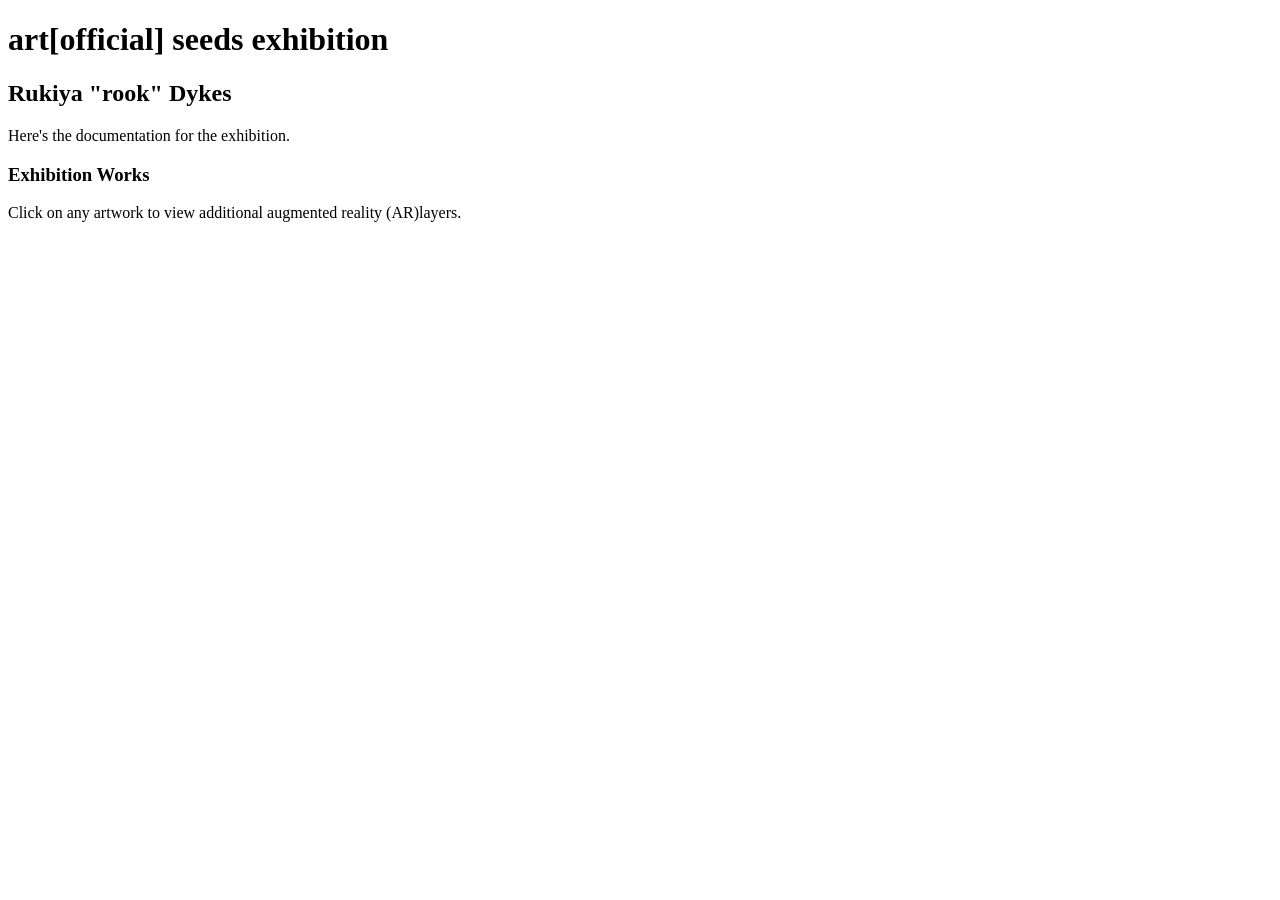
==== index.html @ 22097875 "boilerplate index.html code" ====
<!DOCTYPE html>
<html lang="en">
<head>
    <meta charset="UTF-8">
    <meta name="viewport" content="width=device-width, initial-scale=1.0">
    <title>art[official] seeds exhibition</title>
    
    <meta http-equiv="Content-Security-Policy" content="
      default-src 'self'; 
      script-src 'self' 'unsafe-inline'; 
      style-src 'self' 'unsafe-inline'; 
      img-src 'self';
    ">

    <link rel="stylesheet" href="css/style.css">
    <script src="js/config.js"></script>
</head>
<body>
    <header class="exhibition-header">
        <h1 id="exhibition-title">art[official] seeds exhibition</h1>
        <h2 id="artist-name">Rukiya "rook" Dykes</h2>
        <p class="exhibition-intro">
            Here's the documentation for the exhibition.
        </p>
    </header>

    <main class="artwork-directory">
        <h3>Exhibition Works</h3>
        <!-- TODO - add the list of artworks -->
        <p class="artwork-intro">
            Click on any artwork to view additional augmented reality (AR)layers.
        </p>

        <ul id="artwork-list" class="minimal-list"></ul>
    </main>

    <script>
        document.getElementById('exhibition-title').textContent = exhibitionConfig.title;
        document.getElementById('artist-name').textContent = exhibitionConfig.artist;

        const listContainer = document.getElementById('artwork-list');

        for (const [id, data] of Object.entries(exhibitionConfig.artworks)) {
            
            const listItem = document.createElement('li');
            listItem.className = 'artwork-item';

           
            const link = document.createElement('a');
            link.href = `artwork.html?id=${id}`;
            link.className = 'artwork-link';

            link.innerHTML = `
                <strong>${data.title}</strong>
                <span class="artwork-desc">${data.description}</span>
            `;

            listItem.appendChild(link);
            listContainer.appendChild(listItem);
        }
    </script>
</body>
</html>
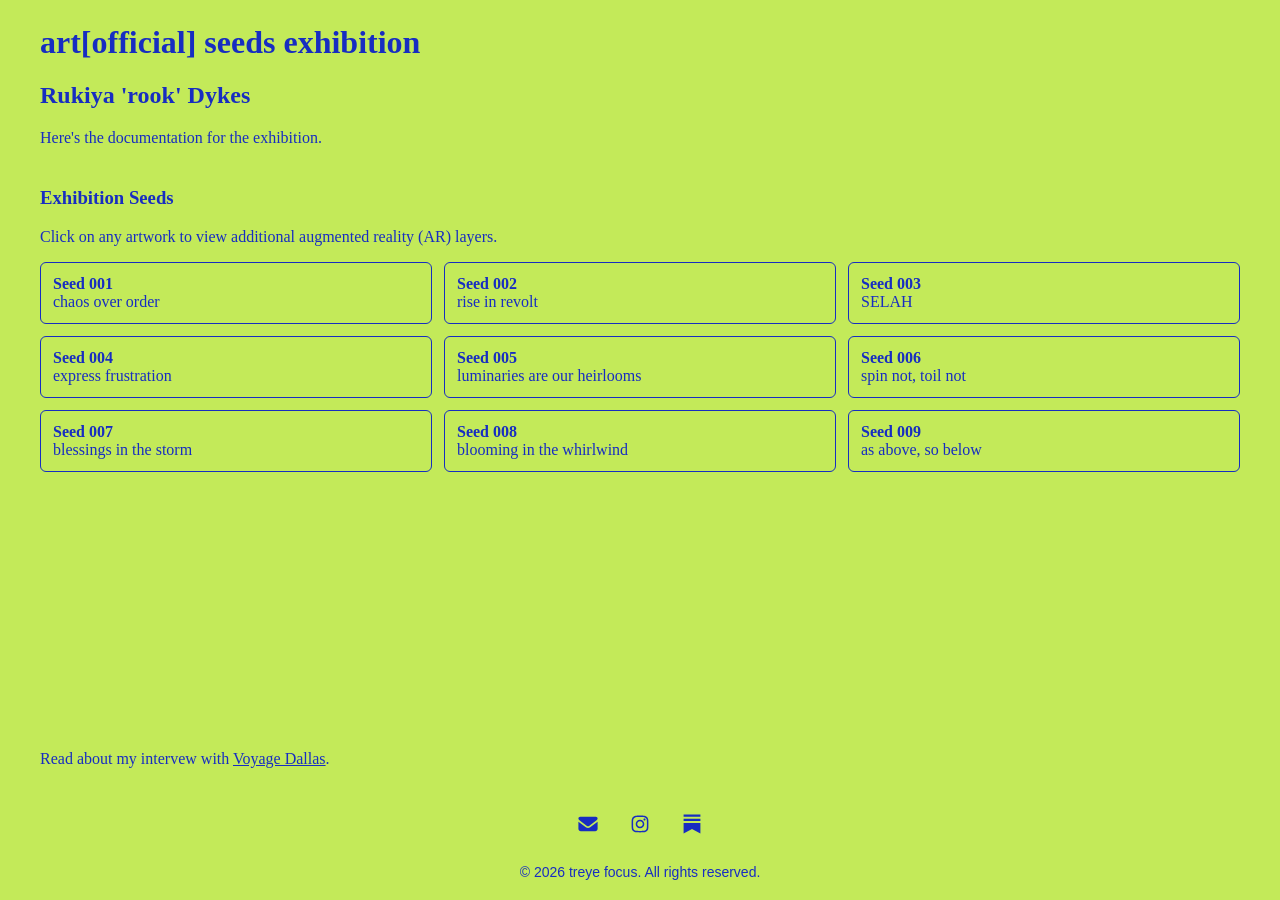
==== commit 5a23376c: "updated CSS and text" ====
--- a/index.html
+++ b/index.html
@@ -4,7 +4,7 @@
     <meta charset="UTF-8">
     <meta name="viewport" content="width=device-width, initial-scale=1.0">
     <title>art[official] seeds exhibition</title>
-    
+
     <meta http-equiv="Content-Security-Policy" content="
       default-src 'self'; 
       script-src 'self' 'unsafe-inline'; 
@@ -15,20 +15,20 @@
     <link rel="stylesheet" href="css/style.css">
     <script src="js/config.js"></script>
 </head>
-<body>
+
+<body class="site-page">
     <header class="exhibition-header">
         <h1 id="exhibition-title">art[official] seeds exhibition</h1>
-        <h2 id="artist-name">Rukiya "rook" Dykes</h2>
+        <h2 id="artist-name">rook</h2>
         <p class="exhibition-intro">
             Here's the documentation for the exhibition.
         </p>
     </header>
 
     <main class="artwork-directory">
-        <h3>Exhibition Works</h3>
-        <!-- TODO - add the list of artworks -->
+        <h3>Exhibition Seeds</h3>
         <p class="artwork-intro">
-            Click on any artwork to view additional augmented reality (AR)layers.
+            Click on any artwork to view additional augmented reality (AR) layers.
         </p>
 
         <ul id="artwork-list" class="minimal-list"></ul>
@@ -41,11 +41,11 @@
         const listContainer = document.getElementById('artwork-list');
 
         for (const [id, data] of Object.entries(exhibitionConfig.artworks)) {
-            
+
             const listItem = document.createElement('li');
             listItem.className = 'artwork-item';
 
-           
+
             const link = document.createElement('a');
             link.href = `artwork.html?id=${id}`;
             link.className = 'artwork-link';
@@ -59,5 +59,50 @@
             listContainer.appendChild(listItem);
         }
     </script>
+
+    <div class="exhibition-footer">
+        <p>Read about my intervew with <a href="https://voyagedallas.com/interview/daily-inspiration-meet-rukiya-dykes">Voyage Dallas</a>.</p>
+    </div>
+
+    <footer class="site-footer">
+        <div class="footer-container">
+
+            <div class="footer-info">
+                <p>&copy; 2026 treye focus. All rights reserved.</p>
+            </div>
+
+            <div class="footer-socials">
+                <!-- Email -->
+                <a href="mailto:treyefocus@gmail.com" target="_blank" rel="noopener noreferrer"
+                    aria-label="Send me an email">
+                    <svg xmlns="http://www.w3.org/2000/svg"
+                        viewBox="0 0 640 640"><!--!Font Awesome Free v7.3.1 by @fontawesome - https://fontawesome.com License - https://fontawesome.com/license/free Copyright 2026 Fonticons, Inc.-->
+                        <path fill="#172dc1"
+                            d="M112 128C85.5 128 64 149.5 64 176C64 191.1 71.1 205.3 83.2 214.4L291.2 370.4C308.3 383.2 331.7 383.2 348.8 370.4L556.8 214.4C568.9 205.3 576 191.1 576 176C576 149.5 554.5 128 528 128L112 128zM64 260L64 448C64 483.3 92.7 512 128 512L512 512C547.3 512 576 483.3 576 448L576 260L377.6 408.8C343.5 434.4 296.5 434.4 262.4 408.8L64 260z" />
+                    </svg>
+                </a>
+
+                <!-- Instagram -->
+                <a href="https://www.instagram.com/treye.iii" target="_blank" rel="noopener noreferrer"
+                    aria-label="Visit my Instagram profile">
+                    <svg xmlns="http://www.w3.org/2000/svg"
+                        viewBox="0 0 640 640"><!--!Font Awesome Free v7.3.1 by @fontawesome - https://fontawesome.com License - https://fontawesome.com/license/free Copyright 2026 Fonticons, Inc.-->
+                        <path fill="#172dc1"
+                            d="M320.3 205C256.8 204.8 205.2 256.2 205 319.7C204.8 383.2 256.2 434.8 319.7 435C383.2 435.2 434.8 383.8 435 320.3C435.2 256.8 383.8 205.2 320.3 205zM319.7 245.4C360.9 245.2 394.4 278.5 394.6 319.7C394.8 360.9 361.5 394.4 320.3 394.6C279.1 394.8 245.6 361.5 245.4 320.3C245.2 279.1 278.5 245.6 319.7 245.4zM413.1 200.3C413.1 185.5 425.1 173.5 439.9 173.5C454.7 173.5 466.7 185.5 466.7 200.3C466.7 215.1 454.7 227.1 439.9 227.1C425.1 227.1 413.1 215.1 413.1 200.3zM542.8 227.5C541.1 191.6 532.9 159.8 506.6 133.6C480.4 107.4 448.6 99.2 412.7 97.4C375.7 95.3 264.8 95.3 227.8 97.4C192 99.1 160.2 107.3 133.9 133.5C107.6 159.7 99.5 191.5 97.7 227.4C95.6 264.4 95.6 375.3 97.7 412.3C99.4 448.2 107.6 480 133.9 506.2C160.2 532.4 191.9 540.6 227.8 542.4C264.8 544.5 375.7 544.5 412.7 542.4C448.6 540.7 480.4 532.5 506.6 506.2C532.8 480 541 448.2 542.8 412.3C544.9 375.3 544.9 264.5 542.8 227.5zM495 452C487.2 471.6 472.1 486.7 452.4 494.6C422.9 506.3 352.9 503.6 320.3 503.6C287.7 503.6 217.6 506.2 188.2 494.6C168.6 486.8 153.5 471.7 145.6 452C133.9 422.5 136.6 352.5 136.6 319.9C136.6 287.3 134 217.2 145.6 187.8C153.4 168.2 168.5 153.1 188.2 145.2C217.7 133.5 287.7 136.2 320.3 136.2C352.9 136.2 423 133.6 452.4 145.2C472 153 487.1 168.1 495 187.8C506.7 217.3 504 287.3 504 319.9C504 352.5 506.7 422.6 495 452z" />
+                    </svg>
+                </a>
+                <!-- substack -->
+                <a href="https://theprodigalphoenix.substack.com/?utm_campaign=profile_chips" target="_blank"
+                    rel="noopener noreferrer" aria-label="Visit my substack profile">
+                    <svg xmlns="http://www.w3.org/2000/svg"
+                        viewBox="0 0 640 640"><!--!Font Awesome Free v7.3.1 by @fontawesome - https://fontawesome.com License - https://fontawesome.com/license/free Copyright 2026 Fonticons, Inc.-->
+                        <path fill="#172dc1"
+                            d="M544 576L320 450.4L96 576L96 294.7L544 294.7L544 576zM544 239.8L96 239.8L96 179.3L544 179.3L544 239.8zM544 64L544 124.5L96 124.5L96 64L544 64z" />
+                    </svg>
+                </a>
+            </div>
+        </div>
+    </footer>
 </body>
+
 </html>
--- a/css/style.css
+++ b/css/style.css
@@ -0,0 +1,197 @@
+:root {
+    --background-color: #C3EA59;
+    --text-color: #172DC1;
+}
+
+html,
+body {
+    box-sizing: border-box;
+    background-color: var(--background-color);
+    color: var(--text-color);
+}
+
+*,
+*::before,
+*::after {
+    box-sizing: inherit;
+}
+
+body {
+    margin: 0;
+}
+
+a {
+    color: var(--text-color);
+}
+
+.artwork-link {
+    text-decoration-color: var(--text-color);
+}
+
+.site-page {
+    min-height: 100vh;
+    margin: 0;
+    display: flex;
+    flex-direction: column;
+}
+
+.site-page .artwork-directory {
+    flex: 1;
+}
+
+.exhibition-header,
+.exhibition-footer,
+.artwork-directory {
+    width: min(100% - 32px, 1200px);
+    margin-left: auto;
+    margin-right: auto;
+}
+
+.exhibition-header {
+    padding: 24px 0 12px;
+}
+
+.exhibition-header h1,
+.exhibition-header h2,
+.exhibition-header p,
+.artwork-directory h3,
+.artwork-directory p {
+    margin-top: 0;
+}
+
+.artwork-directory {
+    padding: 12px 0 24px;
+}
+
+.minimal-list {
+    display: grid;
+    grid-template-columns: repeat(3, minmax(0, 1fr));
+    gap: 12px;
+    margin: 0;
+    padding: 0;
+    list-style: none;
+}
+
+.artwork-item {
+    min-width: 0;
+}
+
+.artwork-link {
+    display: block;
+    padding: 12px;
+    border: 1px solid currentColor;
+    border-radius: 6px;
+    text-decoration: none;
+}
+
+.artwork-link strong,
+.artwork-desc {
+    display: block;
+}
+
+.site-footer {
+    color: #172DC1;
+    padding: 20px 0;
+    font-family: sans-serif;
+    flex-shrink: 0;
+    position: sticky;
+    bottom: 0;
+    z-index: 10;
+    background-color: var(--background-color);
+}
+
+.footer-container {
+    max-width: 1200px;
+    margin: 0 auto;
+    padding: 0 24px;
+    display: flex;
+    flex-direction: column;
+    justify-content: center;
+    align-items: center;
+    gap: 20px;
+}
+
+.footer-info p {
+    margin: 0;
+    font-size: 14px;
+    text-align: center;
+}
+
+.footer-socials {
+    display: flex;
+    align-items: center;
+    justify-content: center;
+    gap: 12px;
+    order: -1;
+}
+
+.footer-socials a {
+    display: inline-flex;
+    align-items: center;
+    justify-content: center;
+    width: 40px;
+    height: 40px;
+    color: var(--text-color);
+}
+
+.footer-socials svg {
+    width: 24px;
+    height: 24px;
+    display: block;
+    transition: transform 0.2s ease;
+}
+
+.footer-socials a:hover svg,
+.footer-socials a:focus-visible svg {
+    transform: translateY(-2px);
+}
+
+@media (max-width: 600px) {
+    .exhibition-header {
+        padding: 16px 0 8px;
+    }
+
+    .exhibition-header h1 {
+        font-size: clamp(1.6rem, 8vw, 2.2rem);
+    }
+
+    .exhibition-header h2 {
+        font-size: 1.2rem;
+    }
+
+    .artwork-directory {
+        padding: 8px 0 16px;
+    }
+
+    .minimal-list {
+        grid-template-columns: repeat(2, minmax(0, 1fr));
+        gap: 8px;
+    }
+
+    .artwork-link {
+        padding: 9px;
+        font-size: 0.9rem;
+    }
+
+    .site-footer {
+        padding: 16px 0 24px;
+    }
+
+    .footer-container {
+        text-align: center;
+        gap: 16px;
+    }
+
+    .footer-info p {
+        font-size: 13px;
+    }
+
+    .footer-socials {
+        gap: 16px;
+    }
+
+    .footer-socials a {
+        width: 44px;
+        height: 44px;
+    }
+}
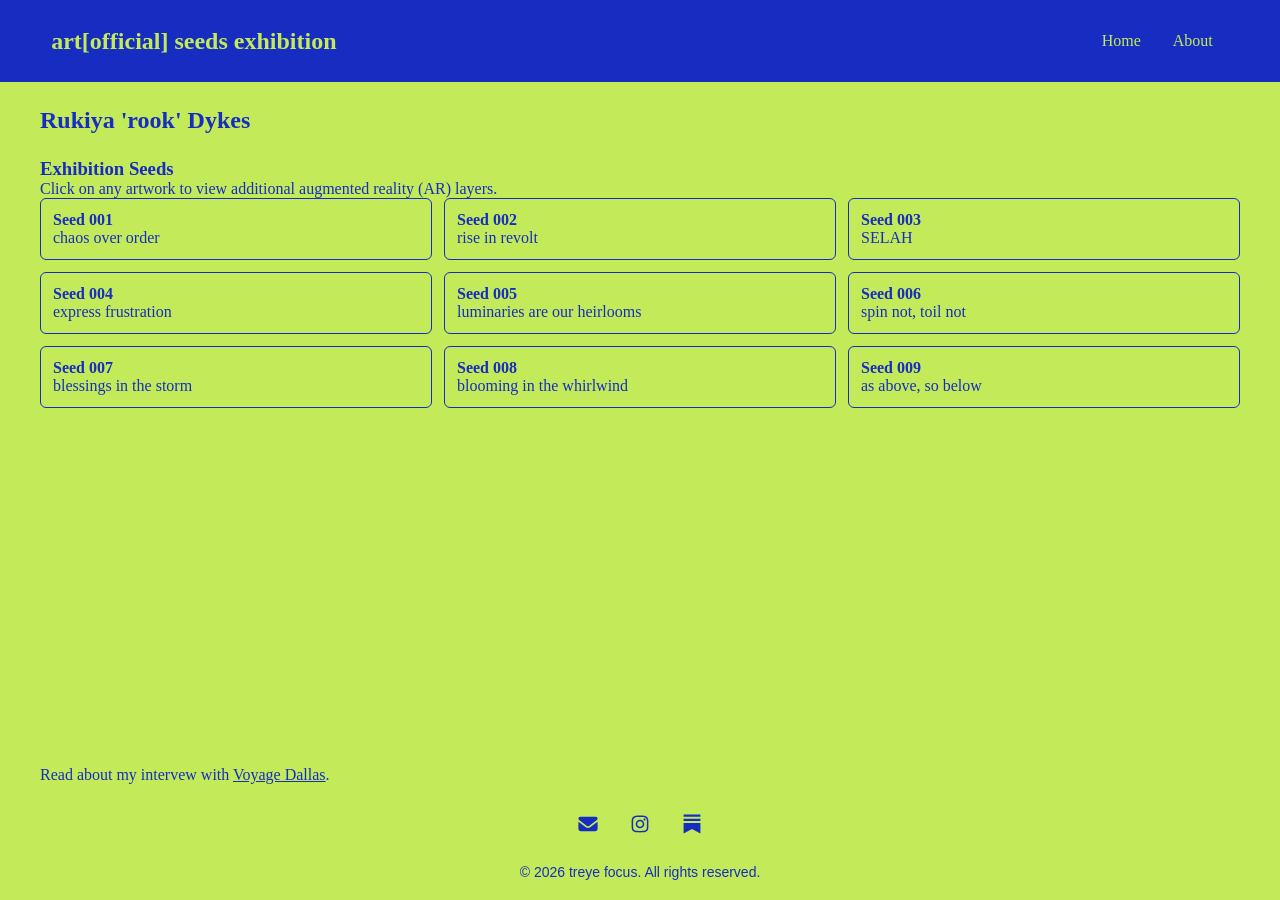
==== commit a460fc1c: "added nav bar and update page aesthetic" ====
--- a/index.html
+++ b/index.html
@@ -1,5 +1,6 @@
 <!DOCTYPE html>
 <html lang="en">
+
 <head>
     <meta charset="UTF-8">
     <meta name="viewport" content="width=device-width, initial-scale=1.0">
@@ -12,17 +13,46 @@
       img-src 'self';
     ">
 
+    <nav class="navbar" id="main-nav">
+        <div class="nav-logo">
+            <a href="index.html" id="site-title">art[official] seeds exhibition</a>
+        </div>
+
+        <button class="menu-toggle" type="button" aria-label="Toggle navigation" aria-expanded="false"
+            aria-controls="site-navigation">
+            <span class="bar"></span>
+            <span class="bar"></span>
+            <span class="bar"></span>
+        </button>
+
+        <ul class="nav-links" id="site-navigation">
+            <li><a href="index.html">Home</a></li>
+            <!-- <li class="dropdown">
+                <a href="#" class="dropdown-toggle">Galleries <span class="arrow">▼</span></a>
+                <ul class="dropdown-menu">
+                    <li><a href="#">Photography</a></li>
+                    <li><a href="#">Digital Art</a></li>
+                    <li><a href="#">Sculptures</a></li>
+                </ul>
+            </li> -->
+            <li><a href="#">About</a></li>
+            <!-- <li><a href="#">Contact</a></li> -->
+        </ul>
+    </nav>
+
+
     <link rel="stylesheet" href="css/style.css">
+    <script src="js/nav.js"></script>
     <script src="js/config.js"></script>
+
 </head>
 
 <body class="site-page">
     <header class="exhibition-header">
-        <h1 id="exhibition-title">art[official] seeds exhibition</h1>
         <h2 id="artist-name">rook</h2>
-        <p class="exhibition-intro">
+        <!-- <p class="exhibition-intro">
             Here's the documentation for the exhibition.
-        </p>
+        </p> -->
     </header>
 
     <main class="artwork-directory">
@@ -35,7 +65,7 @@
     </main>
 
     <script>
-        document.getElementById('exhibition-title').textContent = exhibitionConfig.title;
+        document.getElementById('site-title').textContent = exhibitionConfig.title;
         document.getElementById('artist-name').textContent = exhibitionConfig.artist;
 
         const listContainer = document.getElementById('artwork-list');
@@ -61,7 +91,8 @@
     </script>
 
     <div class="exhibition-footer">
-        <p>Read about my intervew with <a href="https://voyagedallas.com/interview/daily-inspiration-meet-rukiya-dykes">Voyage Dallas</a>.</p>
+        <p>Read about my intervew with <a
+                href="https://voyagedallas.com/interview/daily-inspiration-meet-rukiya-dykes">Voyage Dallas</a>.</p>
     </div>
 
     <footer class="site-footer">
--- a/css/style.css
+++ b/css/style.css
@@ -1,6 +1,159 @@
 :root {
     --background-color: #C3EA59;
     --text-color: #172DC1;
+}
+
+* {
+    box-sizing: border-box;
+    margin: 0;
+    padding: 0;
+}
+
+.navbar {
+    display: flex;
+    justify-content: space-between;
+    align-items: center;
+    padding: 1.5rem 4%;
+    background: #172DC1;
+    border-bottom: 1px solid #C3EA59;
+    position: relative;
+    z-index: 1000;
+}
+
+.nav-logo a {
+    font-weight: 700;
+    font-size: 1.5rem;
+    text-decoration: none;
+    color: #C3EA59;
+}
+
+.nav-links {
+    display: flex;
+    align-items: center;
+    list-style: none;
+}
+
+.nav-links li {
+    position: relative;
+}
+
+.nav-links a {
+    display: block;
+    padding: 0.5rem 1rem;
+    text-decoration: none;
+    color: #C3EA59;
+    font-weight: 500;
+    transition: color 0.3s;
+}
+
+.nav-links a:hover {
+    color: #E34A99;
+}
+
+/* Desktop Dropdown Behavior */
+.dropdown-menu {
+    position: absolute;
+    top: 100%;
+    left: 0;
+    background: #172DC1;
+    min-width: 180px;
+    box-shadow: 0px 8px 16px rgba(0, 0, 0, 0.05);
+    border: 1px solid #E34A99;
+    border-radius: 4px;
+    list-style: none;
+    opacity: 0;
+    visibility: hidden;
+    transform: translateY(10px);
+    transition: all 0.3s ease;
+}
+
+.dropdown:hover .dropdown-menu {
+    opacity: 1;
+    visibility: visible;
+    transform: translateY(0);
+}
+
+.menu-toggle {
+    display: none;
+    background: none;
+    border: none;
+    cursor: pointer;
+}
+
+/* --- Mobile Responsiveness --- */
+@media (max-width: 768px) {
+    .menu-toggle {
+        display: flex;
+        flex-direction: column;
+        justify-content: space-between;
+        width: 24px;
+        height: 18px;
+    }
+
+    .menu-toggle .bar {
+        width: 100%;
+        height: 2px;
+        background-color: #C3EA59;
+        transition: 0.3s;
+    }
+
+    /* Transform Hamburger into an 'X' when open */
+    .menu-toggle.active .bar:nth-child(1) {
+        transform: translateY(8px) rotate(45deg);
+    }
+
+    .menu-toggle.active .bar:nth-child(2) {
+        opacity: 0;
+    }
+
+    .menu-toggle.active .bar:nth-child(3) {
+        transform: translateY(-8px) rotate(-45deg);
+    }
+
+    .nav-links {
+        position: absolute;
+        top: 100%;
+        left: 0;
+        width: 100%;
+        background: #E34A99;
+        flex-direction: column;
+        align-items: flex-start;
+        padding: 1rem 0;
+        border-bottom: 1px solid #E34A99;
+        display: none;
+    }
+
+    .nav-links.show {
+        display: flex;
+    }
+
+    .nav-links li {
+        width: 100%;
+    }
+
+    .nav-links a {
+        padding: 1rem 4%;
+        width: 100%;
+    }
+
+    /* Dynamic Mobile Dropdown Adjustment */
+    .dropdown-menu {
+        position: static;
+        opacity: 1;
+        visibility: visible;
+        transform: none;
+        box-shadow: none;
+        border: none;
+        background: #E34A99;
+        padding-left: 1.5rem;
+        max-height: 0;
+        overflow: hidden;
+        transition: max-height 0.3s ease-out;
+    }
+
+    .dropdown.open .dropdown-menu {
+        max-height: 300px;
+    }
 }
 
 html,
@@ -37,6 +190,7 @@
 
 .site-page .artwork-directory {
     flex: 1;
+    padding-bottom: 24px;
 }
 
 .exhibition-header,
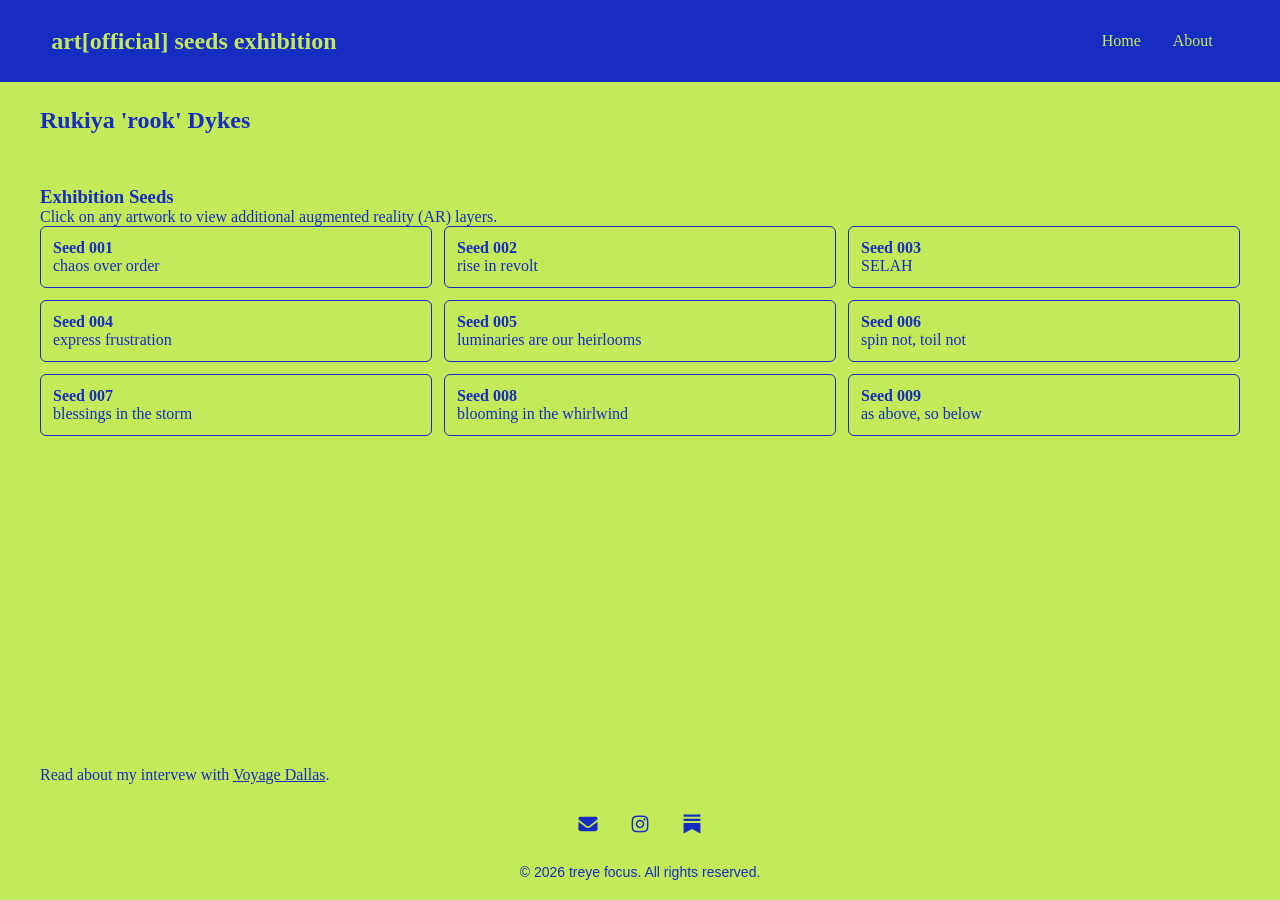
==== commit 52dbdc10: "added about page with details for exhibition statement, artist statement, and the importance of the " ====
--- a/index.html
+++ b/index.html
@@ -35,7 +35,7 @@
                     <li><a href="#">Sculptures</a></li>
                 </ul>
             </li> -->
-            <li><a href="#">About</a></li>
+            <li><a href="about.html">About</a></li>
             <!-- <li><a href="#">Contact</a></li> -->
         </ul>
     </nav>
--- a/css/style.css
+++ b/css/style.css
@@ -195,26 +195,52 @@
 
 .exhibition-header,
 .exhibition-footer,
-.artwork-directory {
+.artwork-directory,
+.about-content {
     width: min(100% - 32px, 1200px);
     margin-left: auto;
     margin-right: auto;
 }
 
-.exhibition-header {
-    padding: 24px 0 12px;
+.exhibition-header,
+.about-content {
+    padding: 24px 0 40px;
 }
 
 .exhibition-header h1,
 .exhibition-header h2,
 .exhibition-header p,
 .artwork-directory h3,
-.artwork-directory p {
+.artwork-directory p,
+.about-content h1,
+.about-content p {
     margin-top: 0;
 }
 
 .artwork-directory {
     padding: 12px 0 24px;
+}
+
+.about-content {
+    flex: 1;
+    width: min(100% - 32px, 760px);
+}
+
+.about-content h1 {
+    margin: 0 0 24px;
+    font-size: clamp(1.8rem, 4vw, 2.5rem);
+    line-height: 1.1;
+}
+
+.about-content h1:not(:first-child) {
+    margin-top: 48px;
+}
+
+.about-content p {
+    max-width: 68ch;
+    margin: 0 0 20px;
+    font-size: 1rem;
+    line-height: 1.7;
 }
 
 .minimal-list {
@@ -305,15 +331,38 @@
         padding: 16px 0 8px;
     }
 
-    .exhibition-header h1 {
+    .about-content {
+        width: min(100% - 32px, 760px);
+        padding: 24px 0 32px;
+    }
+
+    .about-content h1 {
+        margin-bottom: 18px;
+        font-size: clamp(1.65rem, 8vw, 2.2rem);
+    }
+
+    .about-content h1:not(:first-child) {
+        margin-top: 36px;
+    }
+
+    .about-content p {
+        margin-bottom: 16px;
+        font-size: 0.98rem;
+        line-height: 1.6;
+    }
+
+    .exhibition-header h1,
+    .about-content h1 {
         font-size: clamp(1.6rem, 8vw, 2.2rem);
     }
 
-    .exhibition-header h2 {
+    .exhibition-header h2,
+    .about-content h2 {
         font-size: 1.2rem;
     }
 
-    .artwork-directory {
+    .artwork-directory,
+    .about-content {
         padding: 8px 0 16px;
     }
 
